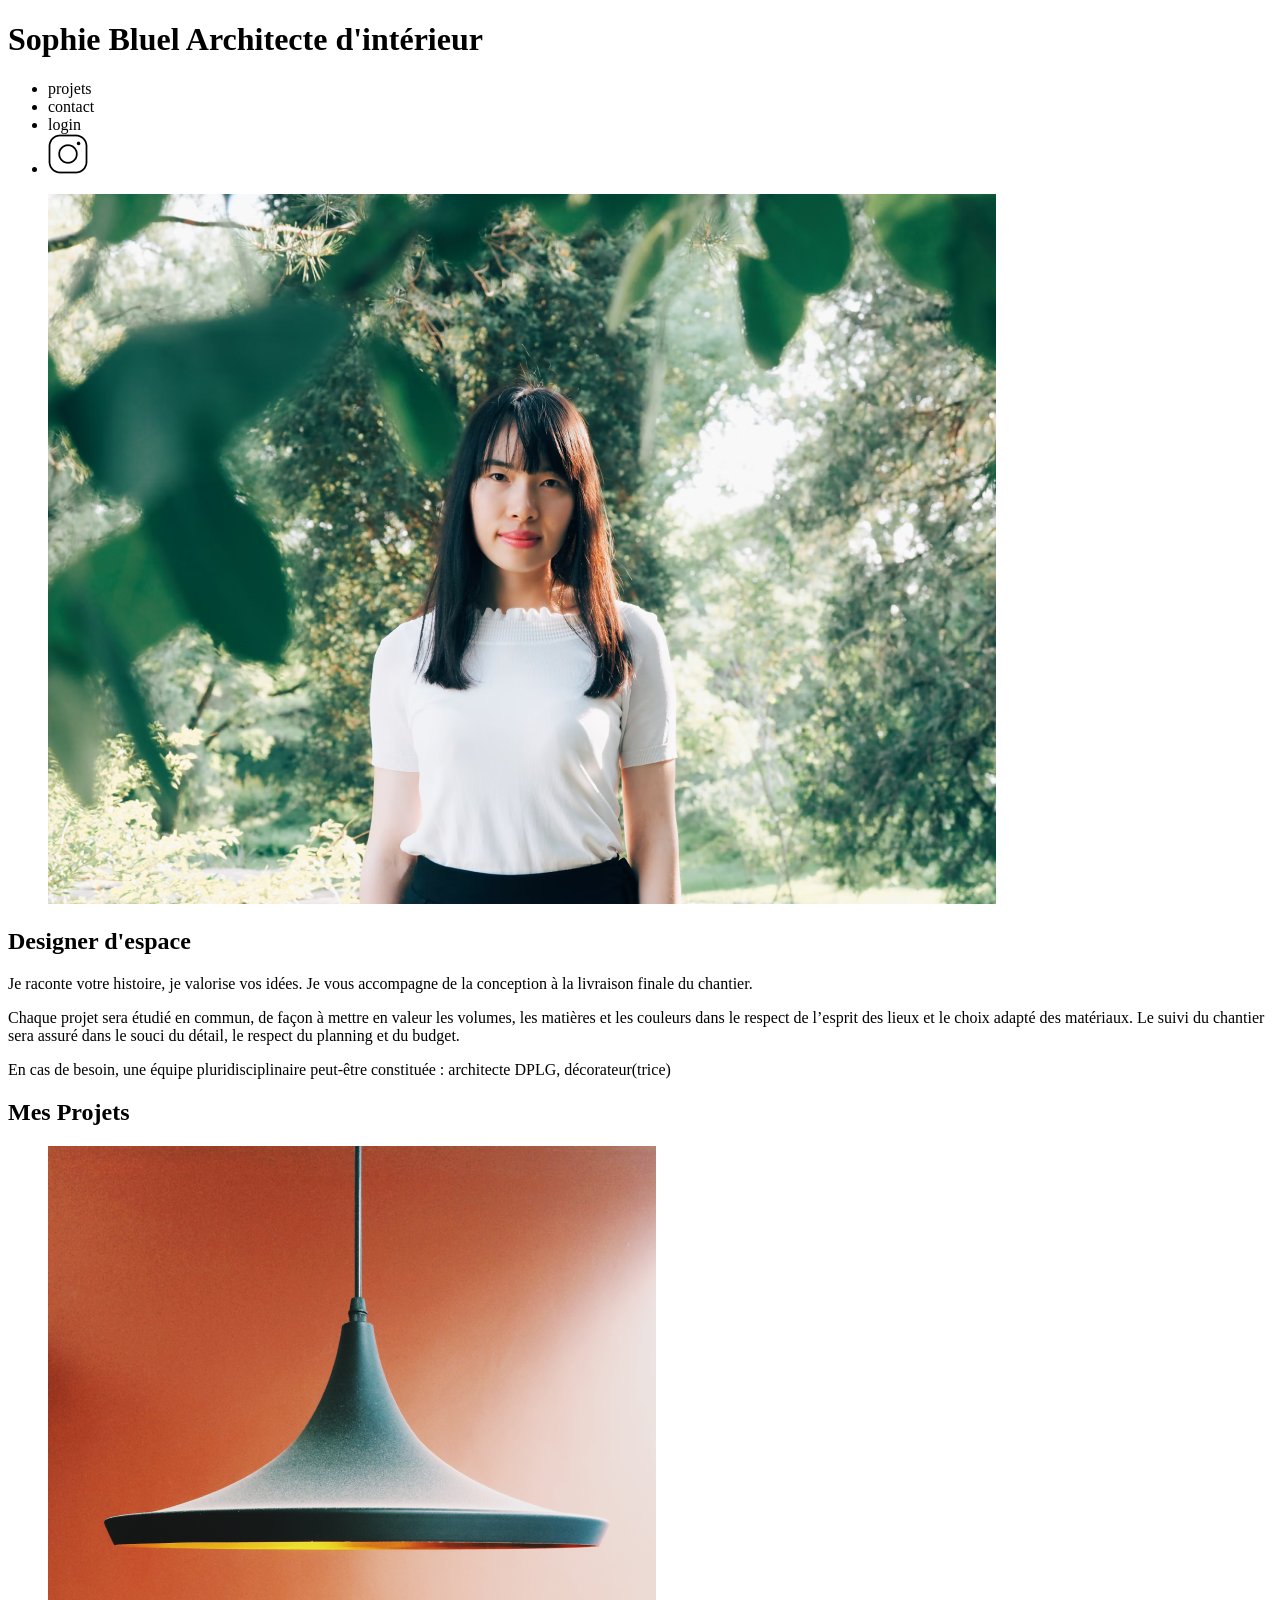
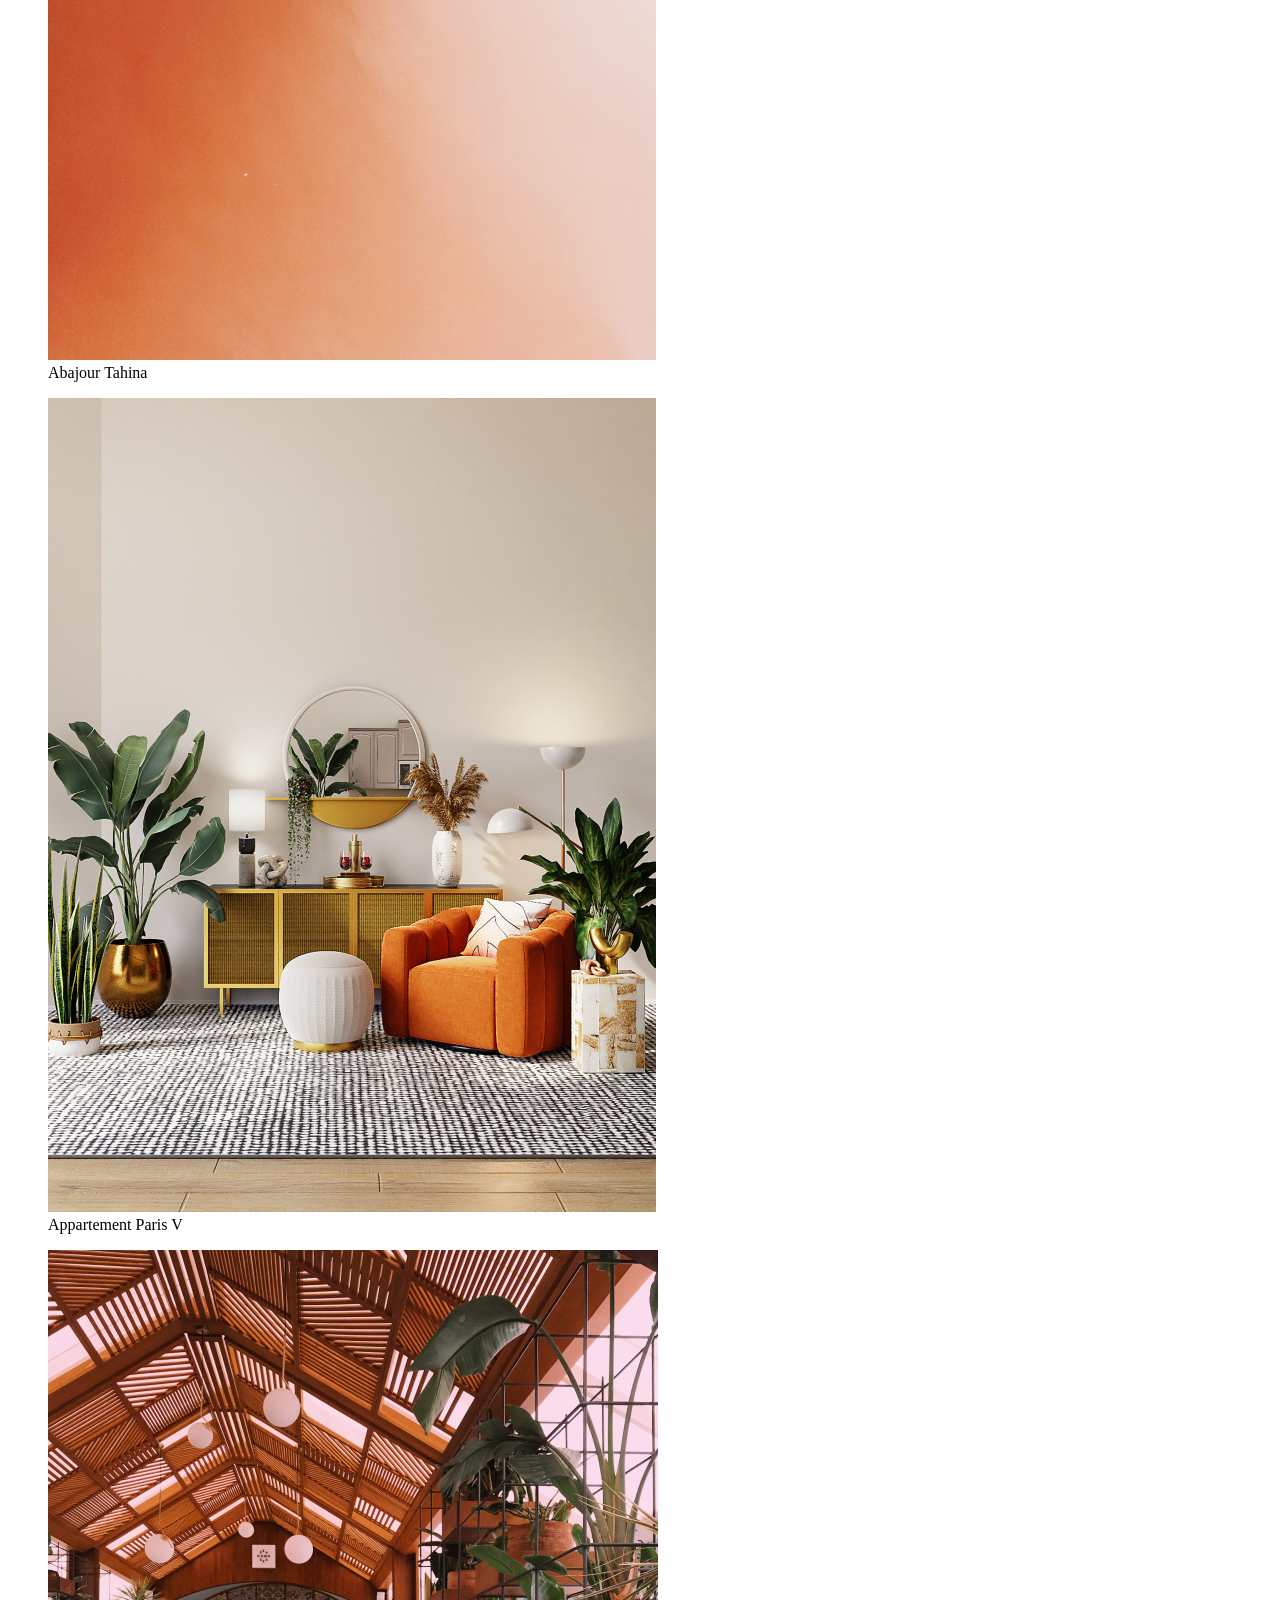
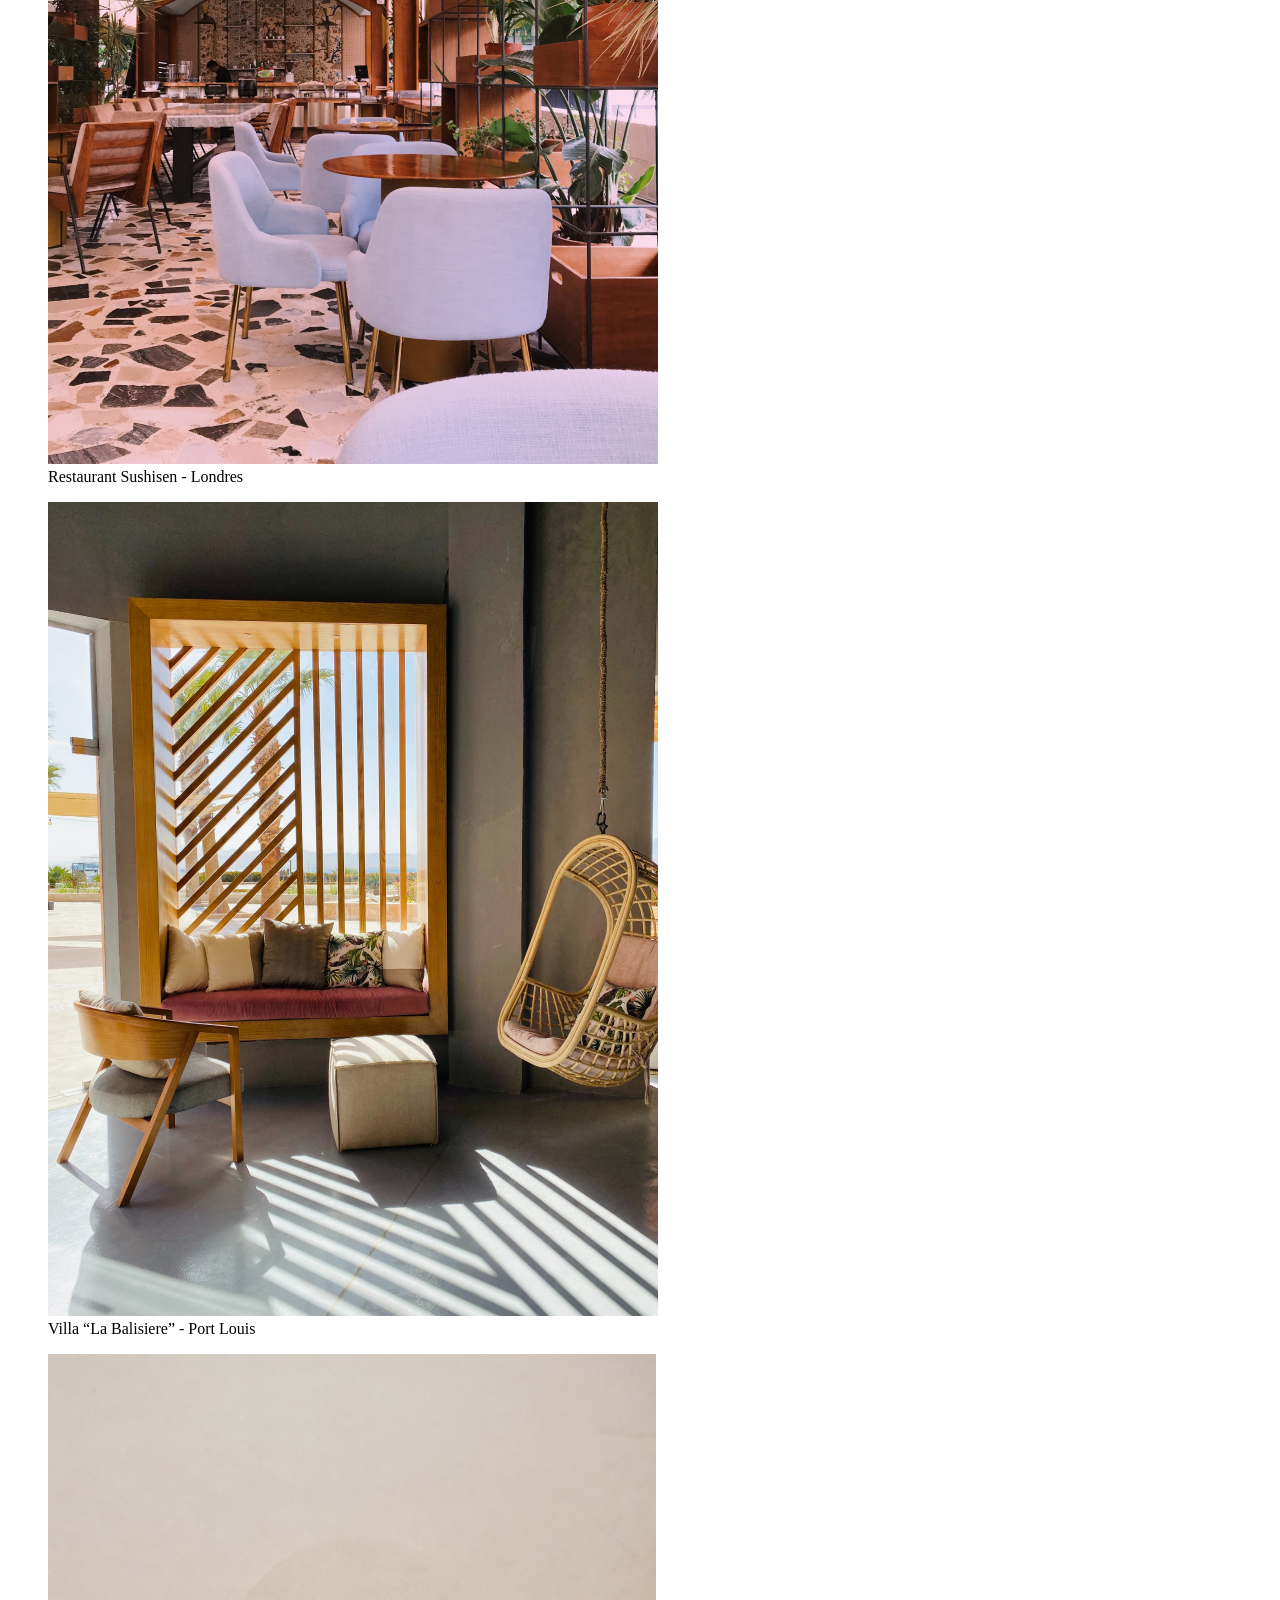
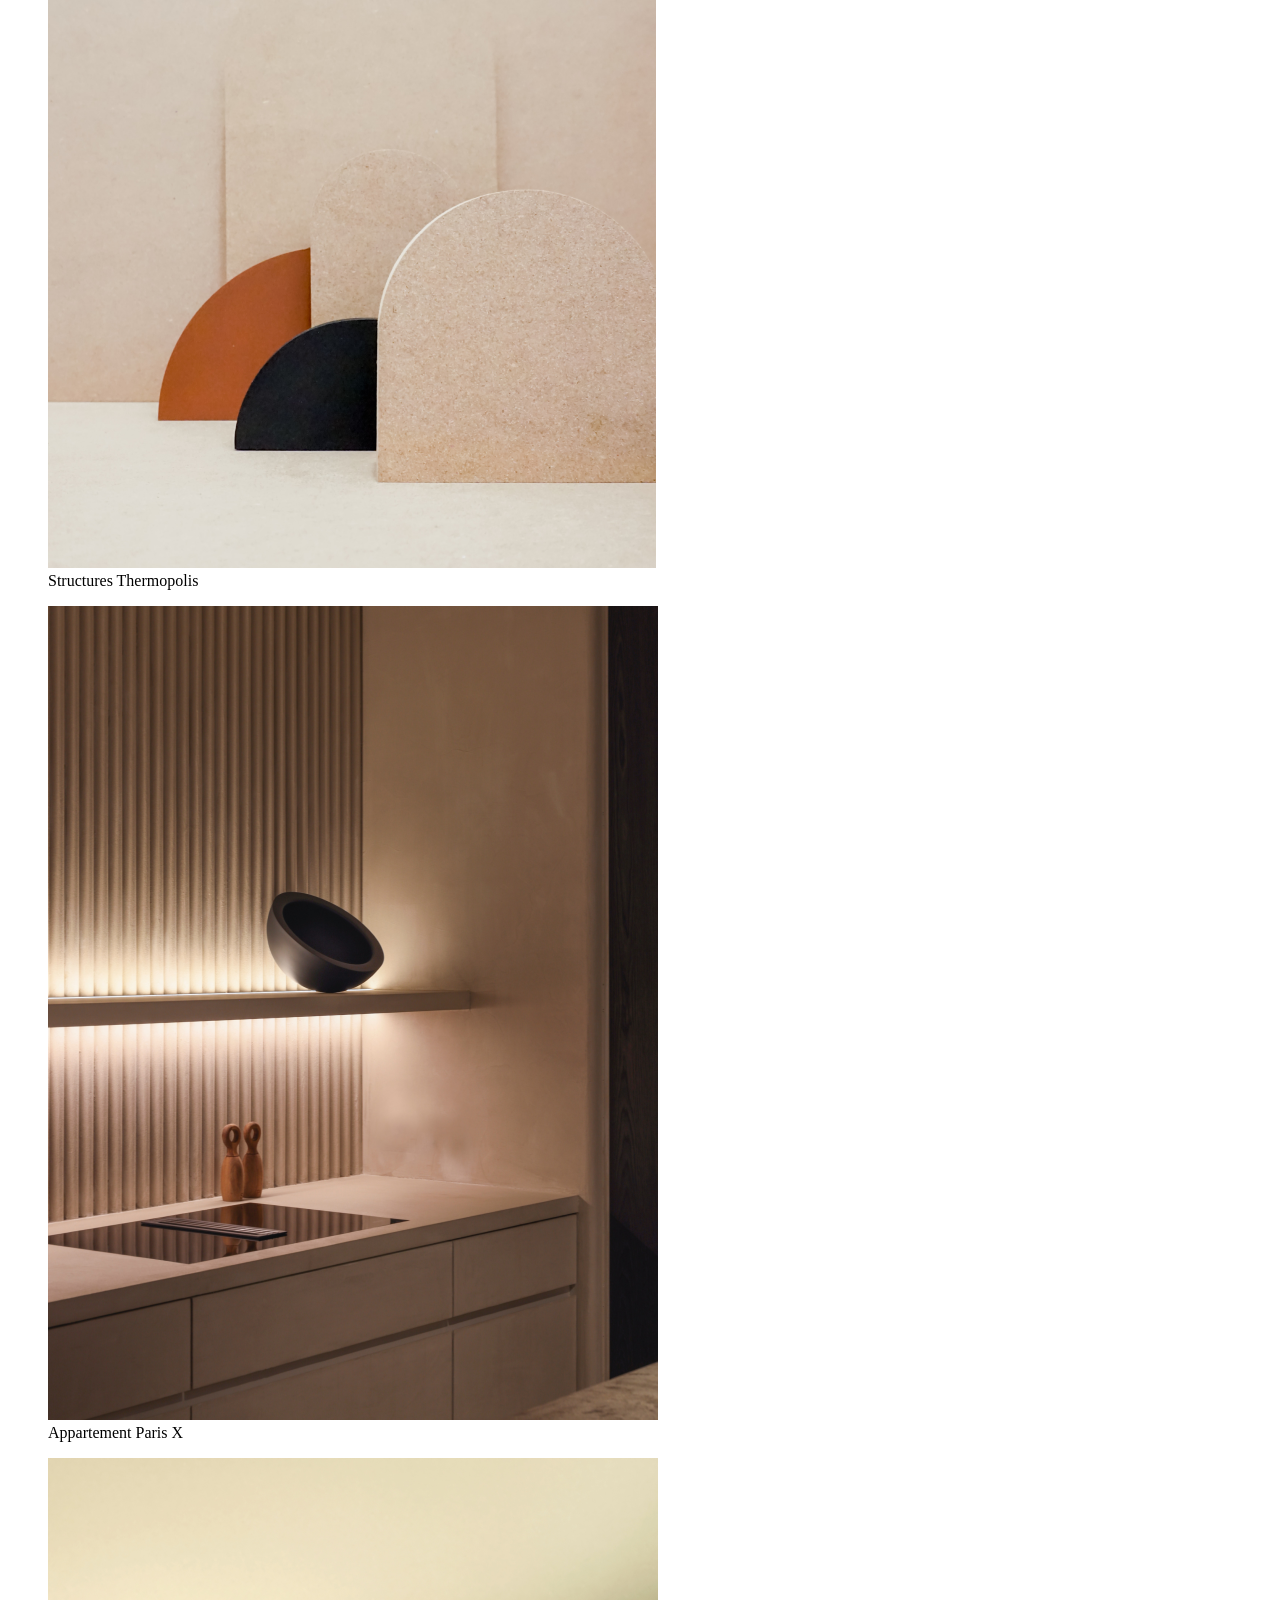
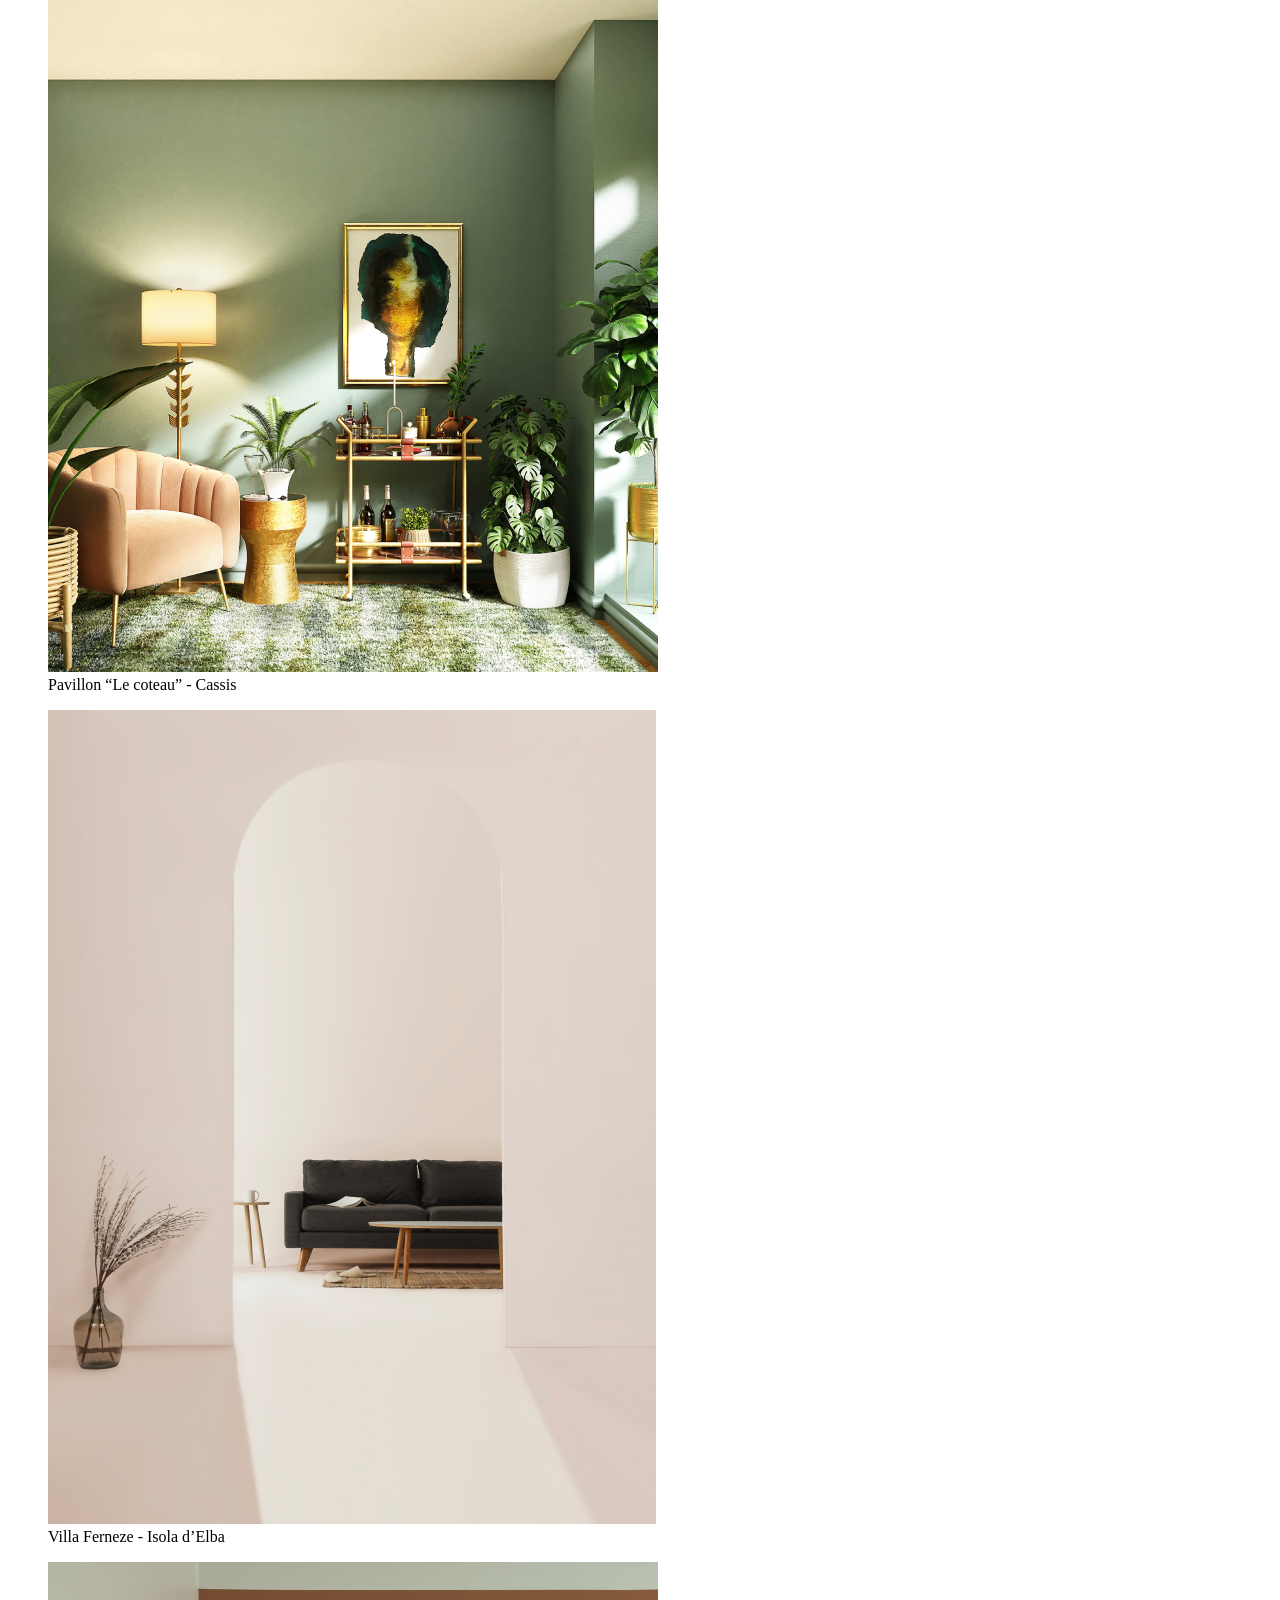
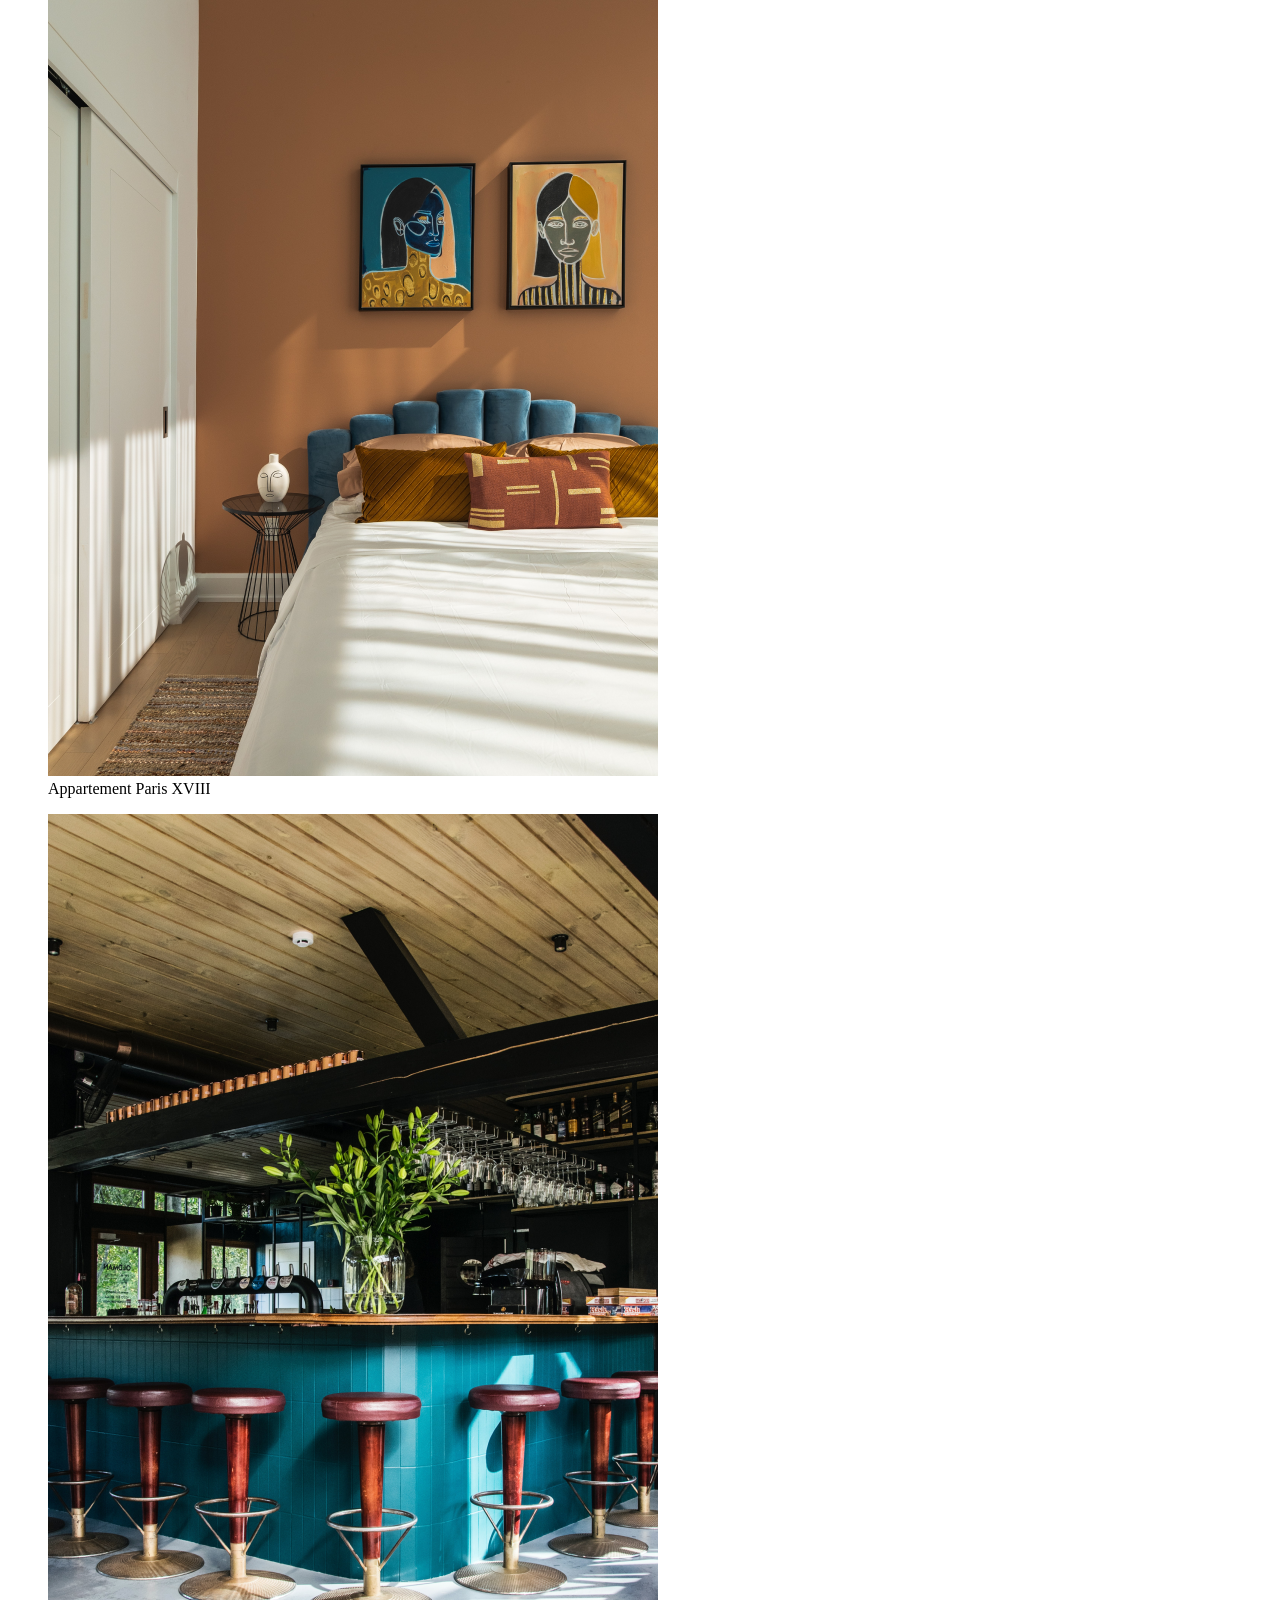
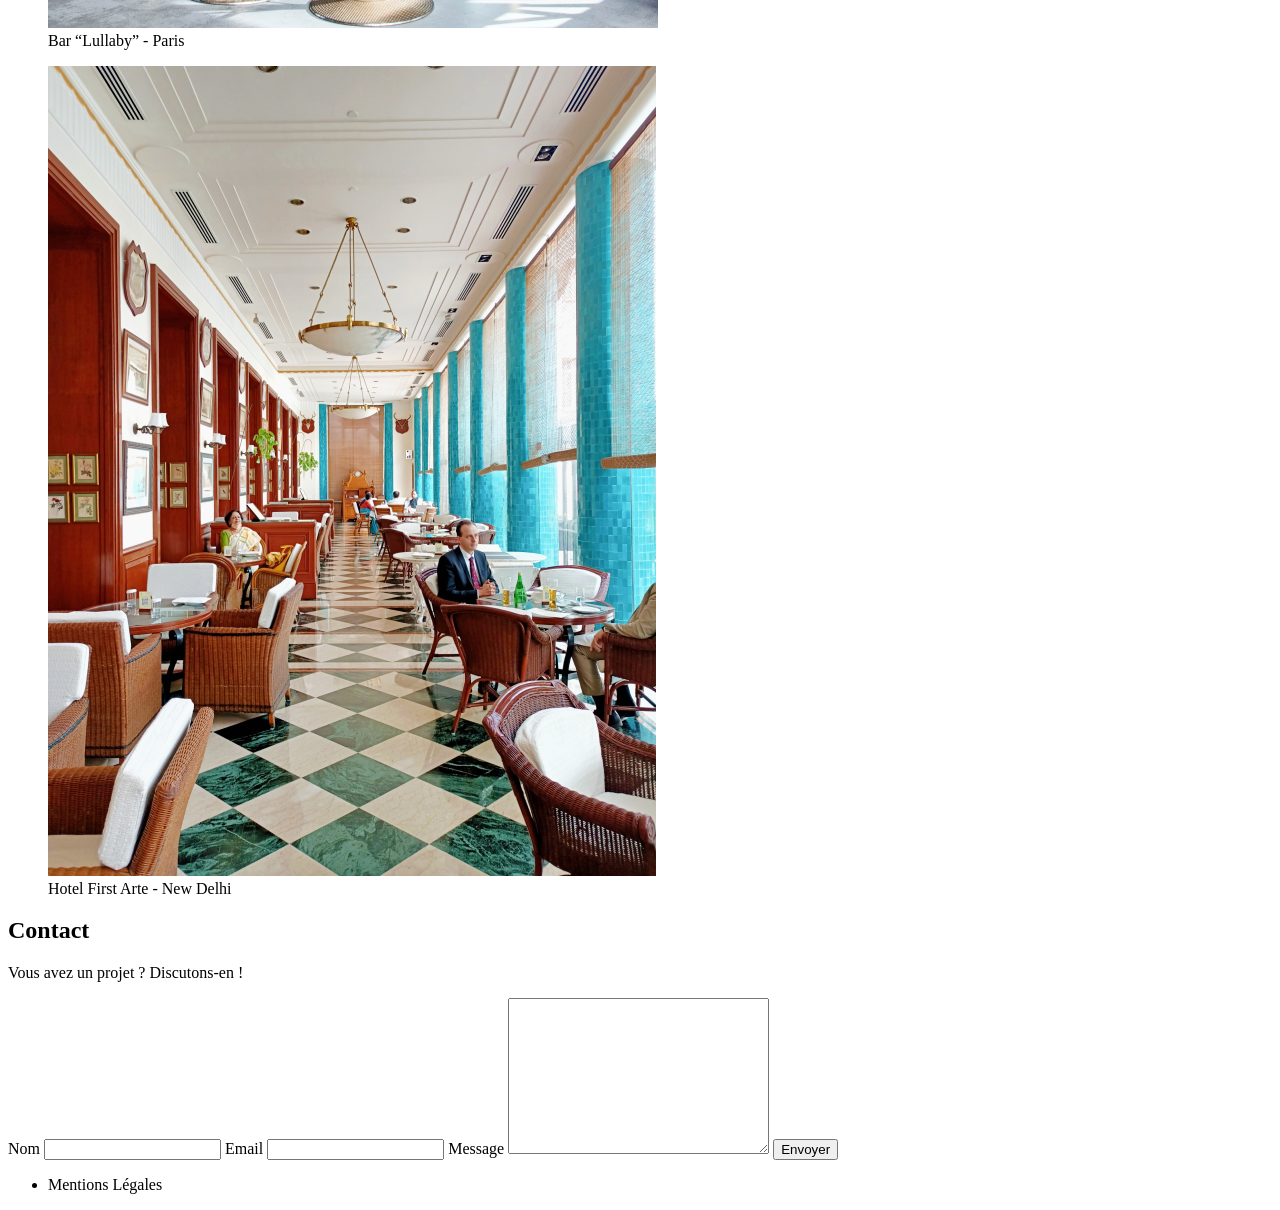
==== FrontEnd/index.html @ 4b22f6c0 "initial commit" ====
<!DOCTYPE html>
<html lang="fr">
<head>
	<meta charset="UTF-8">
	<title>Sophie Bluel - Architecte d'intérieur</title>
	<meta name="viewport" content="width=device-width, initial-scale=1.0">
	<link rel="preconnect" href="https://fonts.googleapis.com">
	<link rel="preconnect" href="https://fonts.gstatic.com" crossorigin>
	<link href="https://fonts.googleapis.com/css2?family=Syne:wght@700;800&family=Work+Sans&display=swap" rel="stylesheet">
	<meta name="description" content="">
	<link rel="stylesheet" href="./assets/style.css">
</head>
<body>
<header>
	<h1>Sophie Bluel <span>Architecte d'intérieur</span></h1>
	<nav>
		<ul>
			<li>projets</li>
			<li>contact</li>
			<li>login</li>
			<li><img src="./assets/icons/instagram.png" alt="Instagram"></li>
		</ul>
	</nav>
</header>
<main>
	<section id="introduction">
		<figure>
			<img src="./assets/images/sophie-bluel.png" alt="">
		</figure>
		<article>
			<h2>Designer d'espace</h2>
			<p>Je raconte votre histoire, je valorise vos idées. Je vous accompagne de la conception à la livraison finale du chantier.</p>
			<p>Chaque projet sera étudié en commun, de façon à mettre en valeur les volumes, les matières et les couleurs dans le respect de l’esprit des lieux et le choix adapté des matériaux. Le suivi du chantier sera assuré dans le souci du détail, le respect du planning et du budget.</p>
			<p>En cas de besoin, une équipe pluridisciplinaire peut-être constituée : architecte DPLG, décorateur(trice)</p>
		</article>
	</section>
	<section id="portfolio">
		<h2>Mes Projets</h2>
		<div class="gallery">
			<figure>
				<img src="assets/images/abajour-tahina.png" alt="Abajour Tahina">
				<figcaption>Abajour Tahina</figcaption>
			</figure>
			<figure>
				<img src="assets/images/appartement-paris-v.png" alt="Appartement Paris V">
				<figcaption>Appartement Paris V</figcaption>
			</figure>
			<figure>
				<img src="assets/images/restaurant-sushisen-londres.png" alt="Restaurant Sushisen - Londres">
				<figcaption>Restaurant Sushisen - Londres</figcaption>
			</figure>
			<figure>
				<img src="assets/images/la-balisiere.png" alt="Villa “La Balisiere” - Port Louis">
				<figcaption>Villa “La Balisiere” - Port Louis</figcaption>
			</figure>
			<figure>
				<img src="assets/images/structures-thermopolis.png" alt="Structures Thermopolis">
				<figcaption>Structures Thermopolis</figcaption>
			</figure>
			<figure>
				<img src="assets/images/appartement-paris-x.png" alt="Appartement Paris X">
				<figcaption>Appartement Paris X</figcaption>
			</figure>
			<figure>
				<img src="assets/images/le-coteau-cassis.png" alt="Pavillon “Le coteau” - Cassis">
				<figcaption>Pavillon “Le coteau” - Cassis</figcaption>
			</figure>
			<figure>
				<img src="assets/images/villa-ferneze.png" alt="Villa Ferneze - Isola d’Elba">
				<figcaption>Villa Ferneze - Isola d’Elba</figcaption>
			</figure>
			<figure>
				<img src="assets/images/appartement-paris-xviii.png" alt="Appartement Paris XVIII">
				<figcaption>Appartement Paris XVIII</figcaption>
			</figure>
			<figure>
				<img src="assets/images/bar-lullaby-paris.png" alt="Bar “Lullaby” - Paris">
				<figcaption>Bar “Lullaby” - Paris</figcaption>
			</figure>
			<figure>
				<img src="assets/images/hotel-first-arte-new-delhi.png" alt="Hotel First Arte - New Delhi">
				<figcaption>Hotel First Arte - New Delhi</figcaption>
			</figure>
		</div>
	</section>
	<section id="contact">
		<h2>Contact</h2>
		<p>Vous avez un projet ? Discutons-en !</p>
		<form action="#" method="post">
			<label for="name">Nom</label>
			<input type="text" name="name" id="name">
			<label for="email">Email</label>
			<input type="email" name="email" id="email">
			<label for="message">Message</label>
			<textarea name="message" id="message" cols="30" rows="10"></textarea>
			<input type="submit" value="Envoyer">
		</form>
	</section>
</main>

<footer>
	<nav>
		<ul>
			<li>Mentions Légales</li>
		</ul>
	</nav>
</footer>
</body>
</html>
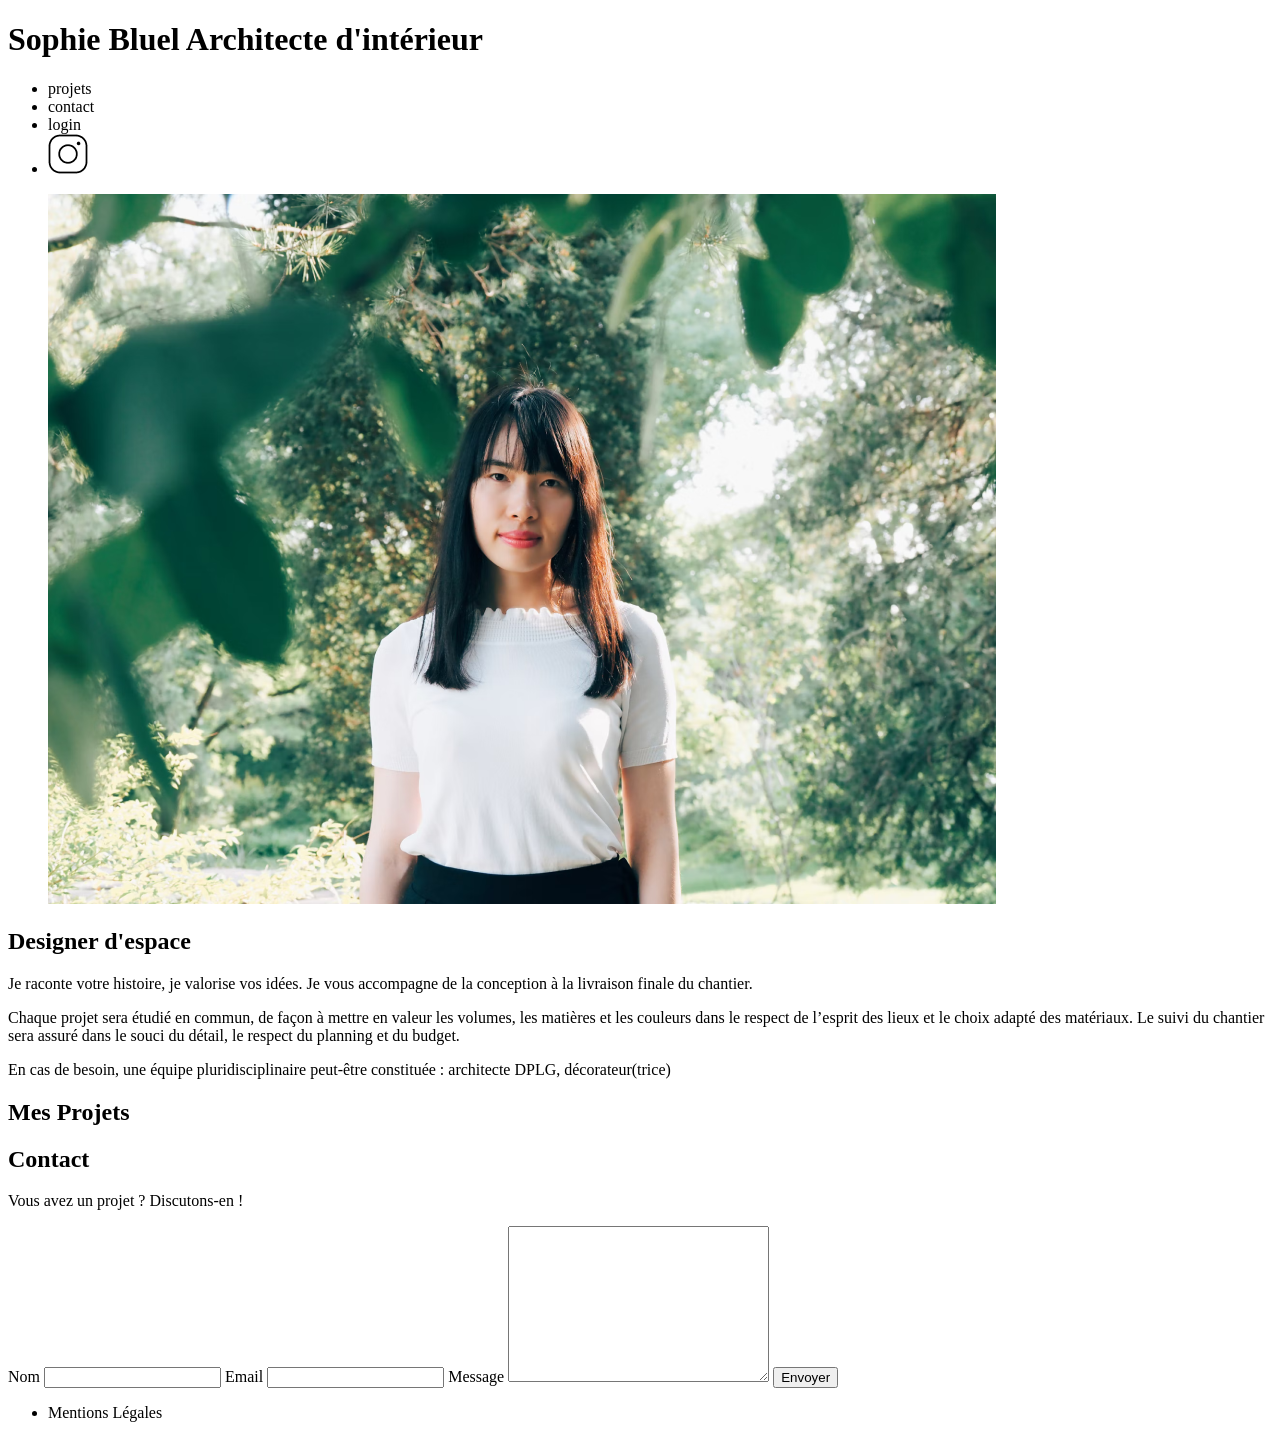
==== commit d1f29416: "ajout-gallerie-dynamique" ====
--- a/FrontEnd/index.html
+++ b/FrontEnd/index.html
@@ -1,109 +1,80 @@
-<!DOCTYPE html>
+<!doctype html>
 <html lang="fr">
-<head>
-	<meta charset="UTF-8">
-	<title>Sophie Bluel - Architecte d'intérieur</title>
-	<meta name="viewport" content="width=device-width, initial-scale=1.0">
-	<link rel="preconnect" href="https://fonts.googleapis.com">
-	<link rel="preconnect" href="https://fonts.gstatic.com" crossorigin>
-	<link href="https://fonts.googleapis.com/css2?family=Syne:wght@700;800&family=Work+Sans&display=swap" rel="stylesheet">
-	<meta name="description" content="">
-	<link rel="stylesheet" href="./assets/style.css">
-</head>
-<body>
-<header>
-	<h1>Sophie Bluel <span>Architecte d'intérieur</span></h1>
-	<nav>
-		<ul>
-			<li>projets</li>
-			<li>contact</li>
-			<li>login</li>
-			<li><img src="./assets/icons/instagram.png" alt="Instagram"></li>
-		</ul>
-	</nav>
-</header>
-<main>
-	<section id="introduction">
-		<figure>
-			<img src="./assets/images/sophie-bluel.png" alt="">
-		</figure>
-		<article>
-			<h2>Designer d'espace</h2>
-			<p>Je raconte votre histoire, je valorise vos idées. Je vous accompagne de la conception à la livraison finale du chantier.</p>
-			<p>Chaque projet sera étudié en commun, de façon à mettre en valeur les volumes, les matières et les couleurs dans le respect de l’esprit des lieux et le choix adapté des matériaux. Le suivi du chantier sera assuré dans le souci du détail, le respect du planning et du budget.</p>
-			<p>En cas de besoin, une équipe pluridisciplinaire peut-être constituée : architecte DPLG, décorateur(trice)</p>
-		</article>
-	</section>
-	<section id="portfolio">
-		<h2>Mes Projets</h2>
-		<div class="gallery">
-			<figure>
-				<img src="assets/images/abajour-tahina.png" alt="Abajour Tahina">
-				<figcaption>Abajour Tahina</figcaption>
-			</figure>
-			<figure>
-				<img src="assets/images/appartement-paris-v.png" alt="Appartement Paris V">
-				<figcaption>Appartement Paris V</figcaption>
-			</figure>
-			<figure>
-				<img src="assets/images/restaurant-sushisen-londres.png" alt="Restaurant Sushisen - Londres">
-				<figcaption>Restaurant Sushisen - Londres</figcaption>
-			</figure>
-			<figure>
-				<img src="assets/images/la-balisiere.png" alt="Villa “La Balisiere” - Port Louis">
-				<figcaption>Villa “La Balisiere” - Port Louis</figcaption>
-			</figure>
-			<figure>
-				<img src="assets/images/structures-thermopolis.png" alt="Structures Thermopolis">
-				<figcaption>Structures Thermopolis</figcaption>
-			</figure>
-			<figure>
-				<img src="assets/images/appartement-paris-x.png" alt="Appartement Paris X">
-				<figcaption>Appartement Paris X</figcaption>
-			</figure>
-			<figure>
-				<img src="assets/images/le-coteau-cassis.png" alt="Pavillon “Le coteau” - Cassis">
-				<figcaption>Pavillon “Le coteau” - Cassis</figcaption>
-			</figure>
-			<figure>
-				<img src="assets/images/villa-ferneze.png" alt="Villa Ferneze - Isola d’Elba">
-				<figcaption>Villa Ferneze - Isola d’Elba</figcaption>
-			</figure>
-			<figure>
-				<img src="assets/images/appartement-paris-xviii.png" alt="Appartement Paris XVIII">
-				<figcaption>Appartement Paris XVIII</figcaption>
-			</figure>
-			<figure>
-				<img src="assets/images/bar-lullaby-paris.png" alt="Bar “Lullaby” - Paris">
-				<figcaption>Bar “Lullaby” - Paris</figcaption>
-			</figure>
-			<figure>
-				<img src="assets/images/hotel-first-arte-new-delhi.png" alt="Hotel First Arte - New Delhi">
-				<figcaption>Hotel First Arte - New Delhi</figcaption>
-			</figure>
-		</div>
-	</section>
-	<section id="contact">
-		<h2>Contact</h2>
-		<p>Vous avez un projet ? Discutons-en !</p>
-		<form action="#" method="post">
-			<label for="name">Nom</label>
-			<input type="text" name="name" id="name">
-			<label for="email">Email</label>
-			<input type="email" name="email" id="email">
-			<label for="message">Message</label>
-			<textarea name="message" id="message" cols="30" rows="10"></textarea>
-			<input type="submit" value="Envoyer">
-		</form>
-	</section>
-</main>
+  <head>
+    <meta charset="UTF-8" />
+    <title>Sophie Bluel - Architecte d'intérieur</title>
+    <meta name="viewport" content="width=device-width, initial-scale=1.0" />
+    <link rel="preconnect" href="https://fonts.googleapis.com" />
+    <link rel="preconnect" href="https://fonts.gstatic.com" crossorigin />
+    <link
+      href="https://fonts.googleapis.com/css2?family=Syne:wght@700;800&family=Work+Sans&display=swap"
+      rel="stylesheet"
+    />
+    <meta name="description" content="" />
+    <link rel="stylesheet" href="./assets/style.css" />
+  </head>
+  <body>
+    <header>
+      <h1>Sophie Bluel <span>Architecte d'intérieur</span></h1>
+      <nav>
+        <ul>
+          <li>projets</li>
+          <li>contact</li>
+          <li>login</li>
+          <li><img src="./assets/icons/instagram.png" alt="Instagram" /></li>
+        </ul>
+      </nav>
+    </header>
+    <main>
+      <section id="introduction">
+        <figure>
+          <img src="./assets/images/sophie-bluel.png" alt="" />
+        </figure>
+        <article>
+          <h2>Designer d'espace</h2>
+          <p>
+            Je raconte votre histoire, je valorise vos idées. Je vous accompagne
+            de la conception à la livraison finale du chantier.
+          </p>
+          <p>
+            Chaque projet sera étudié en commun, de façon à mettre en valeur les
+            volumes, les matières et les couleurs dans le respect de l’esprit
+            des lieux et le choix adapté des matériaux. Le suivi du chantier
+            sera assuré dans le souci du détail, le respect du planning et du
+            budget.
+          </p>
+          <p>
+            En cas de besoin, une équipe pluridisciplinaire peut-être constituée
+            : architecte DPLG, décorateur(trice)
+          </p>
+        </article>
+      </section>
+      <section id="portfolio">
+        <h2>Mes Projets</h2>
+        <div class="gallery"></div>
+      </section>
+      <section id="contact">
+        <h2>Contact</h2>
+        <p>Vous avez un projet ? Discutons-en !</p>
+        <form action="#" method="post">
+          <label for="name">Nom</label>
+          <input type="text" name="name" id="name" />
+          <label for="email">Email</label>
+          <input type="email" name="email" id="email" />
+          <label for="message">Message</label>
+          <textarea name="message" id="message" cols="30" rows="10"></textarea>
+          <input type="submit" value="Envoyer" />
+        </form>
+      </section>
+    </main>
 
-<footer>
-	<nav>
-		<ul>
-			<li>Mentions Légales</li>
-		</ul>
-	</nav>
-</footer>
-</body>
+    <footer>
+      <nav>
+        <ul>
+          <li>Mentions Légales</li>
+        </ul>
+      </nav>
+    </footer>
+    <script src="./script.js"></script>
+  </body>
 </html>
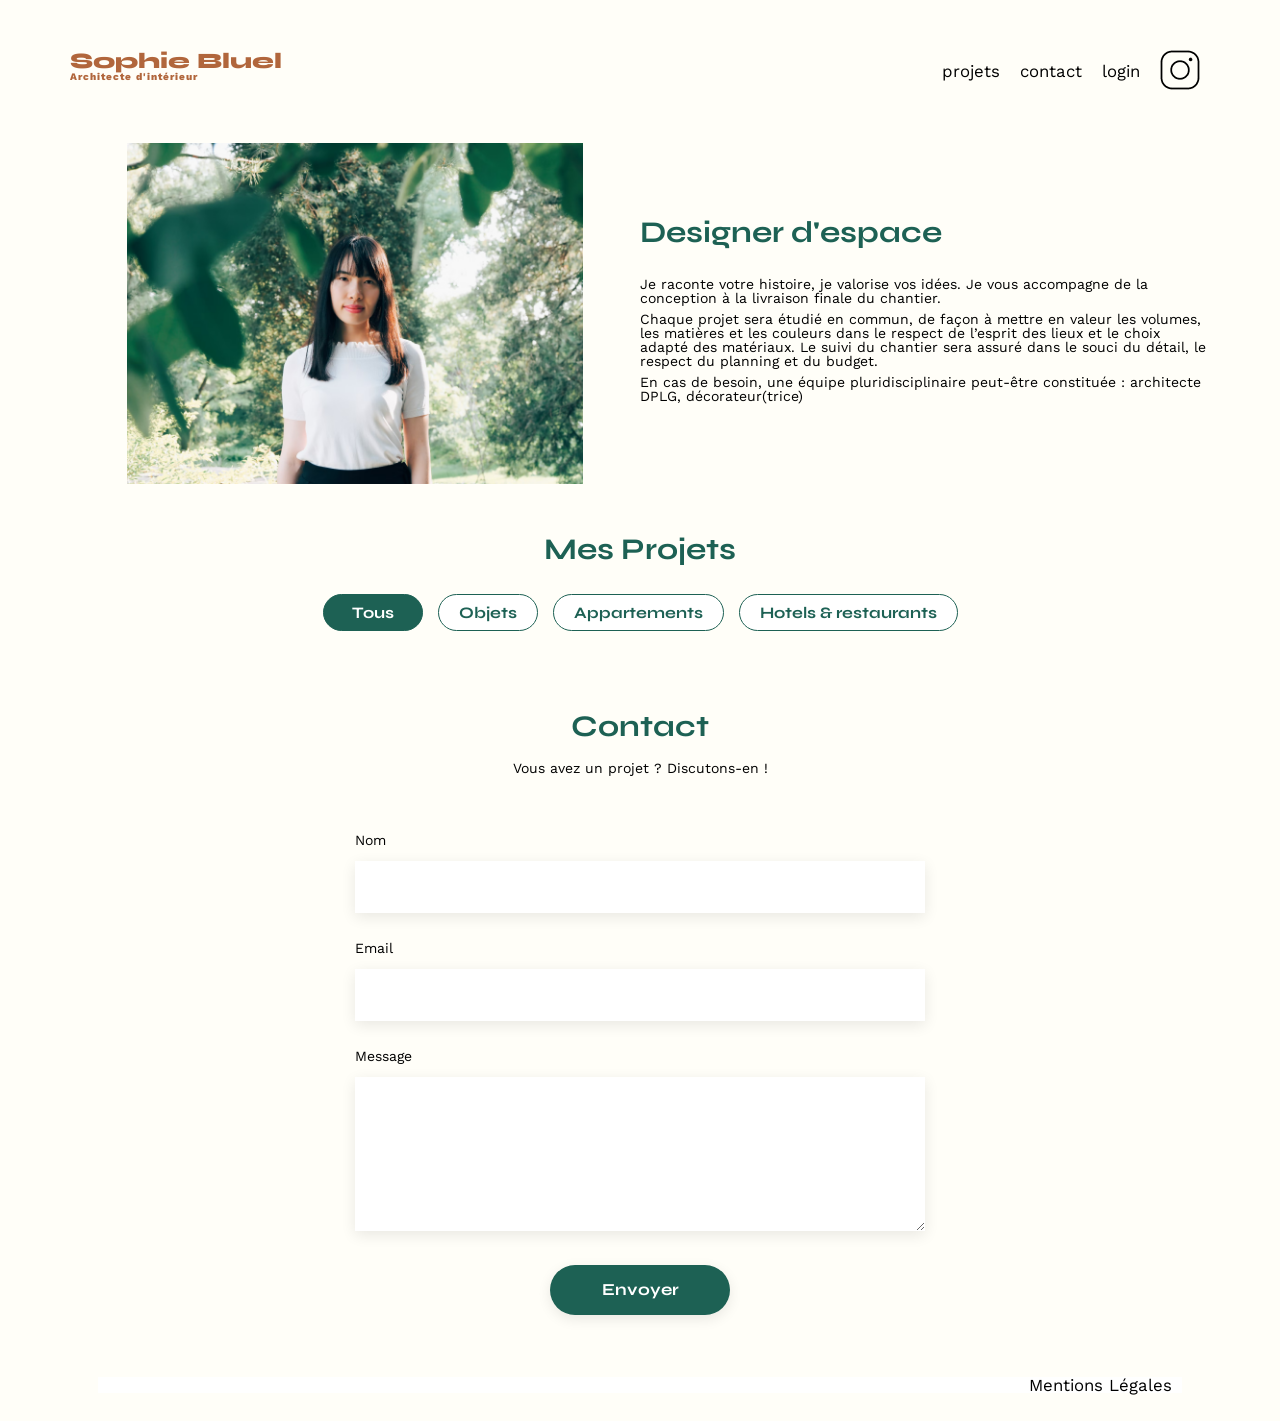
==== commit e7a6db23: "modif index.html/admin" ====
--- a/FrontEnd/index.html
+++ b/FrontEnd/index.html
@@ -11,6 +11,10 @@
       rel="stylesheet"
     />
     <meta name="description" content="" />
+    <link
+      rel="stylesheet"
+      href="https://cdnjs.cloudflare.com/ajax/libs/font-awesome/6.4.0/css/all.min.css"
+    />
     <link rel="stylesheet" href="./assets/style.css" />
   </head>
   <body>
@@ -18,9 +22,9 @@
       <h1>Sophie Bluel <span>Architecte d'intérieur</span></h1>
       <nav>
         <ul>
-          <li>projets</li>
-          <li>contact</li>
-          <li>login</li>
+          <li class="btnNav btnProjet">projets</li>
+          <li class="btnNav btnContact">contact</li>
+          <li class="btnNav btnLogin">login</li>
           <li><img src="./assets/icons/instagram.png" alt="Instagram" /></li>
         </ul>
       </nav>
@@ -75,6 +79,6 @@
         </ul>
       </nav>
     </footer>
-    <script src="./script.js"></script>
+    <script type="module" src="./script.js"></script>
   </body>
 </html>
--- a/FrontEnd/assets/style.css
+++ b/FrontEnd/assets/style.css
@@ -0,0 +1,372 @@
+/* http://meyerweb.com/eric/tools/css/reset/
+   v2.0 | 20110126
+   License: none (public domain)
+*/
+
+html,
+body,
+div,
+span,
+applet,
+object,
+iframe,
+h1,
+h2,
+h3,
+h4,
+h5,
+h6,
+p,
+blockquote,
+pre,
+a,
+abbr,
+acronym,
+address,
+big,
+cite,
+code,
+del,
+dfn,
+em,
+img,
+ins,
+kbd,
+q,
+s,
+samp,
+small,
+strike,
+strong,
+sub,
+sup,
+tt,
+var,
+b,
+u,
+i,
+center,
+dl,
+dt,
+dd,
+ol,
+ul,
+li,
+fieldset,
+form,
+label,
+legend,
+table,
+caption,
+tbody,
+tfoot,
+thead,
+tr,
+th,
+td,
+article,
+aside,
+canvas,
+details,
+embed,
+figure,
+figcaption,
+footer,
+header,
+hgroup,
+menu,
+nav,
+output,
+ruby,
+section,
+summary,
+time,
+mark,
+audio,
+video {
+  margin: 0;
+  padding: 0;
+  border: 0;
+  font-size: 100%;
+  font: inherit;
+  vertical-align: baseline;
+}
+/* HTML5 display-role reset for older browsers */
+article,
+aside,
+details,
+figcaption,
+figure,
+footer,
+header,
+hgroup,
+menu,
+nav,
+section {
+  display: block;
+}
+body {
+  line-height: 1;
+}
+ol,
+ul {
+  list-style: none;
+}
+blockquote,
+q {
+  quotes: none;
+}
+blockquote:before,
+blockquote:after,
+q:before,
+q:after {
+  content: "";
+  content: none;
+}
+table {
+  border-collapse: collapse;
+  border-spacing: 0;
+}
+/** end reset css**/
+* {
+  scroll-behavior: smooth;
+}
+body {
+  background-color: rgba(255, 254, 248, 1);
+  max-width: 1140px;
+  margin: auto;
+  font-family: "Work Sans";
+  font-size: 14px;
+  scroll-behavior: smooth;
+}
+.banner {
+  background: black;
+  padding: 10px;
+  color: white;
+  text-align: center;
+  width: 100%;
+  position: absolute;
+  top: 0;
+  left: 0;
+}
+i {
+  font-size: 14px;
+  color: white;
+}
+.btnModif {
+  font-family: "Work Sans";
+  font-size: 14px;
+  color: black;
+  margin-left: 30px;
+  padding-bottom: 20px;
+}
+.btnModif:hover {
+  cursor: pointer;
+}
+.btnModif i {
+  font-size: 12px;
+  color: black;
+}
+header {
+  display: flex;
+  justify-content: space-between;
+  margin: 50px 0;
+}
+section {
+  margin: 50px 0;
+}
+
+h1 {
+  display: flex;
+  flex-direction: column;
+  font-family: "Syne";
+  font-size: 22px;
+  font-weight: 800;
+  color: #b1663c;
+}
+
+h1 > span {
+  font-family: "Work Sans";
+  font-size: 10px;
+  letter-spacing: 0.1em;
+}
+
+h2 {
+  font-family: "Syne";
+  font-weight: 700;
+  font-size: 30px;
+  color: #1d6154;
+}
+nav ul {
+  display: flex;
+  align-items: center;
+  list-style-type: none;
+}
+nav li {
+  padding: 0 10px;
+  font-size: 1.2em;
+}
+
+li:hover {
+  color: #b1663c;
+  cursor: pointer;
+}
+#introduction {
+  display: flex;
+  align-items: center;
+}
+#introduction figure {
+  flex: 1;
+}
+#introduction img {
+  display: block;
+  margin: auto;
+  width: 80%;
+}
+
+#introduction article {
+  flex: 1;
+}
+#introduction h2 {
+  margin-bottom: 1em;
+}
+
+#introduction p {
+  margin-bottom: 0.5em;
+}
+#portfolio h2 {
+  text-align: center;
+  margin-bottom: 1em;
+}
+.filters {
+  display: flex;
+  justify-content: center;
+  gap: 15px;
+  margin-bottom: 30px;
+}
+
+.filters button {
+  background: white;
+  border: 1px solid rgba(29, 97, 84, 1);
+  border-radius: 60px;
+  color: rgba(29, 97, 84, 1);
+  height: 37px;
+  min-width: 100px;
+  padding: 10px 20px;
+  font-size: 16px;
+  font-weight: 700;
+  font-family: "Syne", sans-serif;
+  transition: 0.3s;
+  display: flex;
+  align-items: center;
+  justify-content: center;
+  line-height: 100%;
+  letter-spacing: 0%;
+}
+.filters button:hover {
+  cursor: pointer;
+}
+button.active {
+  background: rgba(29, 97, 84, 1);
+  color: white;
+}
+.gallery {
+  width: 100%;
+  display: grid;
+  grid-template-columns: 1fr 1fr 1fr;
+  grid-column-gap: 20px;
+  grid-row-gap: 20px;
+}
+
+.gallery img {
+  width: 100%;
+}
+#contact {
+  width: 50%;
+  margin: auto;
+}
+#contact > * {
+  text-align: center;
+}
+#contact h2 {
+  margin-bottom: 20px;
+}
+#contact form {
+  text-align: left;
+  margin-top: 30px;
+  display: flex;
+  flex-direction: column;
+}
+
+#contact input {
+  height: 50px;
+  font-size: 1.2em;
+  border: none;
+  box-shadow: 0px 4px 14px rgba(0, 0, 0, 0.09);
+}
+#contact label {
+  margin: 2em 0 1em 0;
+}
+#contact textarea {
+  border: none;
+  box-shadow: 0px 4px 14px rgba(0, 0, 0, 0.09);
+}
+
+input[type="submit"] {
+  font-family: "Syne";
+  font-weight: 700;
+  color: white;
+  background-color: #1d6154;
+  margin: 2em auto;
+  width: 180px;
+  text-align: center;
+  border-radius: 60px;
+}
+
+footer nav ul {
+  display: flex;
+  justify-content: flex-end;
+  margin: 2em;
+  background: white;
+}
+.containerLogin {
+  display: flex;
+  flex-direction: column;
+  align-items: center;
+  justify-content: center;
+  margin-top: 40px;
+}
+.containerLogin h2 {
+  margin: 20px;
+}
+.containerLogin label {
+  margin-bottom: 5px;
+}
+.containerLogin form {
+  display: flex;
+  flex-direction: column;
+  width: 379px;
+}
+.containerLogin input {
+  padding: 5px;
+  font-size: 20px;
+  background: rgba(255, 255, 255, 1);
+  height: 51px;
+  border: none;
+  box-shadow: 3px 3px 7px rgba(0, 0, 0, 0.08);
+  margin-bottom: 20px;
+}
+.containerLogin input:focus {
+  outline: none;
+}
+.containerLogin button {
+  background-color: #1d6154;
+  color: white;
+  width: 179px;
+  height: 36px;
+  margin: 0 auto 20px;
+  border-radius: 60px;
+}
+.containerLogin button:hover {
+  cursor: pointer;
+}
